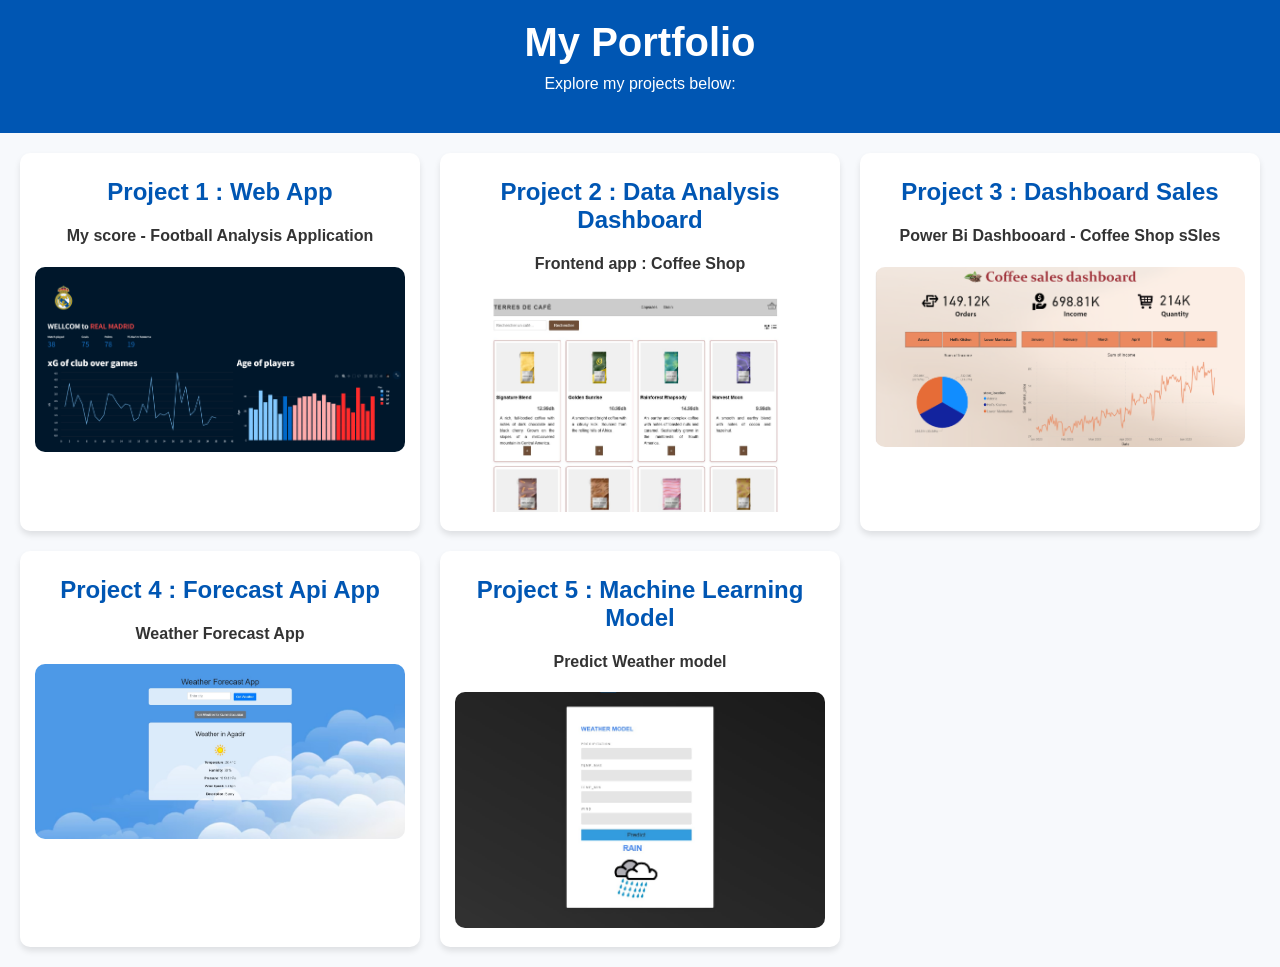
==== index.html @ 5086fc46 "my portfolio" ====
<!DOCTYPE html>
<html lang="en">
<head>
    <meta charset="UTF-8">
    <meta name="viewport" content="width=device-width, initial-scale=1.0">
    <title>My Portfolio</title>
    <link rel="stylesheet" href="styles.css">
</head>
<body>
    <header>
        <h1>My Portfolio</h1>
        <p>Explore my projects below:</p>
    </header>
    <main class="portfolio">
        <div class="project">
            <h2>Project 1 : Web App</h2>
            <h4>My score - Football Analysis Application</h4>
            <a href="https://www.linkedin.com/feed/update/urn:li:activity:7209570700792115200/" target="_blank">
                <img src="assets/imgs/my-score.png" alt="Web App">
            </a>
        </div>
        <div class="project">
            <h2>Project 2 : Data Analysis Dashboard</h2>
            <h4>Frontend app : Coffee Shop </h4>
            <a href="https://github.com/ayoubmori/coffee-shop-site" target="_blank">
                <img src="assets/imgs/coffe-site.jpg" alt="Data Analysis Dashboard">
            </a>
        </div>
        <div class="project">
            <h2>Project 3 : Dashboard Sales</h2>
            <h4>Power Bi Dashbooard - Coffee Shop sSles</h4>
            <a href="https://github.com/ayoubmori/coffee_shop_dashboard_sales" target="_blank">
                <img src="assets/imgs/coffe-shop-sales.png" alt="IoT Solution">
            </a>
        </div>
        <div class="project">
            <h2>Project 4 : Forecast Api App  </h2>
            <h4>Weather Forecast App</h4>
            <a href="https://github.com/ayoubmori/weather-app" target="_blank">
                <img src="assets/imgs/forcast-app.png" alt="Machine Learning Model">
            </a>
        </div>
        <div class="project">
            <h2>Project 5 : Machine Learning Model</h2>
            <h4>Predict Weather model</h4>
            <a href="https://github.com/ayoubmori/predect-weather---mini-projet" target="_blank">
                <img src="assets/imgs/predict_weather_model.jpg" alt="Mobile App">
            </a>
        </div>
    </main>
</body>
</html>
---- styles.css ----
/* Reset some default styles */
body {
    margin: 0;
    font-family: 'Arial', sans-serif;
    background-color: #f7f9fc;
    color: #333;
}

/* Header styles */
header {
    text-align: center;
    padding: 20px;
    background-color: #0056b3;
    color: white;
}

header h1 {
    font-size: 2.5rem;
    margin: 0;
}

header p {
    margin: 10px 0 20px;
}

/* Portfolio layout */
.portfolio {
    display: grid;
    grid-template-columns: repeat(auto-fit, minmax(300px, 1fr));
    gap: 20px;
    padding: 20px;
}

/* Project card styles */
.project {
    background-color: white;
    border-radius: 10px;
    box-shadow: 0 4px 6px rgba(0, 0, 0, 0.1);
    text-align: center;
    padding: 15px;
    transition: transform 0.3s ease, box-shadow 0.3s ease;
}

.project:hover {
    transform: translateY(-5px);
    box-shadow: 0 6px 12px rgba(0, 0, 0, 0.2);
}

/* Project title */
.project h2 {
    font-size: 1.5rem;
    color: #0056b3;
    margin: 10px 0;
}

/* Project image */
.project img {
    width: 100%;
    border-radius: 10px;
    transition: transform 0.3s ease;
}

.project img:hover {
    transform: scale(1.05);
}

/* Link styles */
.project a {
    text-decoration: none;
    display: block;
    margin-top: 10px;
    font-size: 1rem;
    color: #0056b3;
}

.project a:hover {
    text-decoration: underline;
}
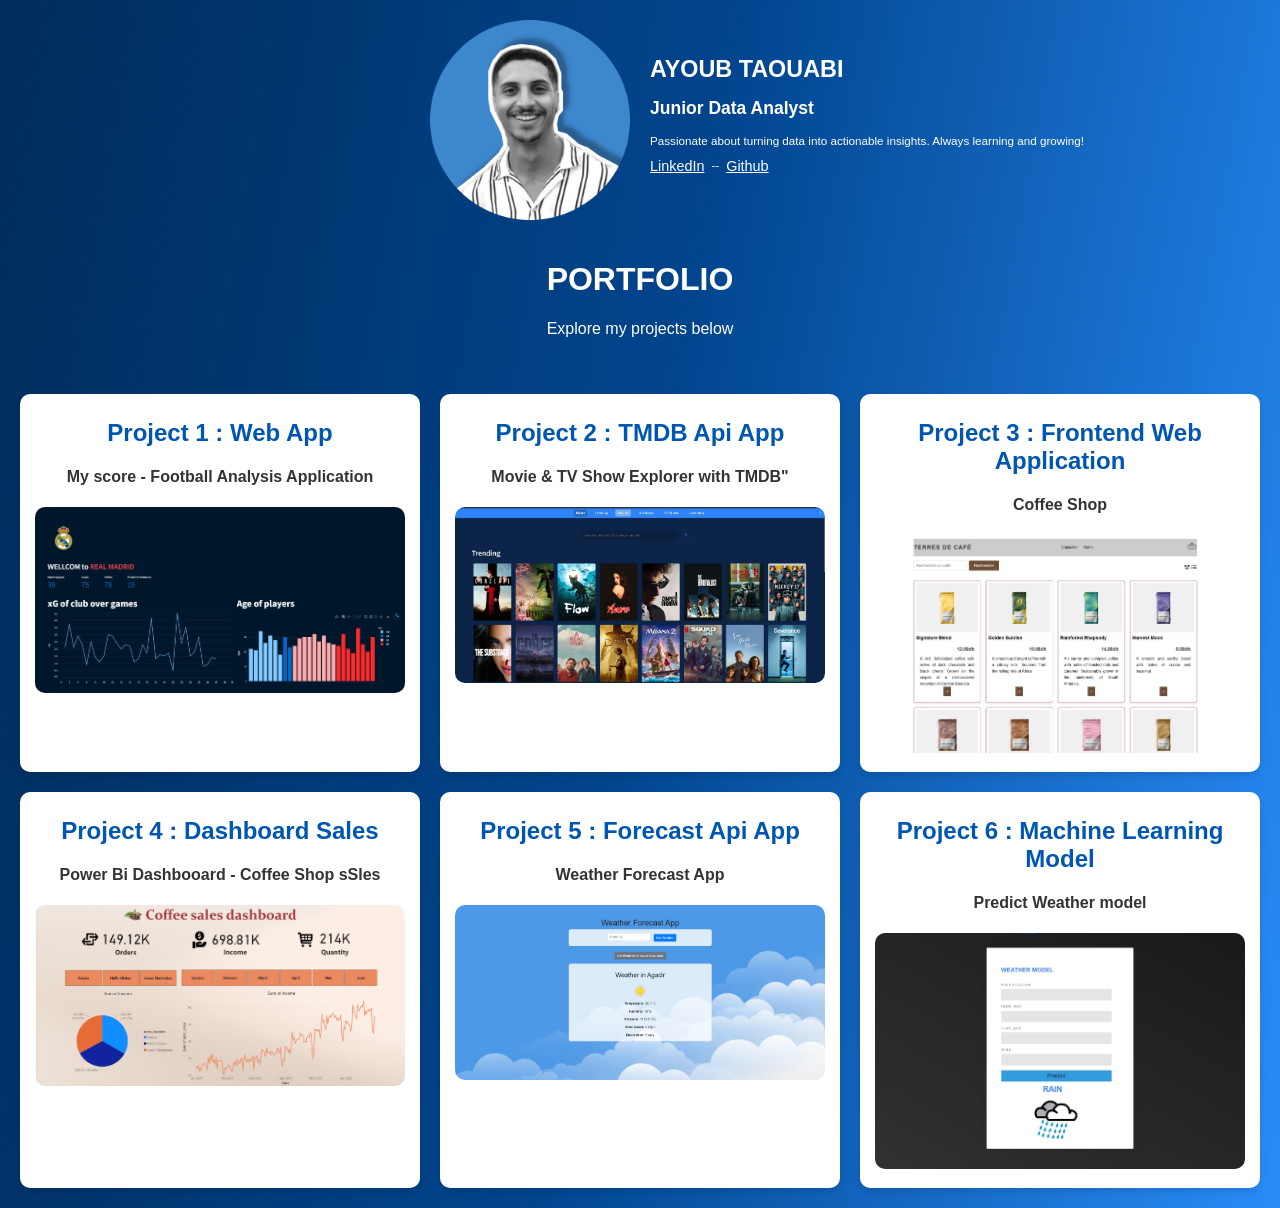
==== commit 24f3f19e: "Change background Add profile" ====
--- a/index.html
+++ b/index.html
@@ -1,52 +1,116 @@
 <!DOCTYPE html>
 <html lang="en">
+
 <head>
     <meta charset="UTF-8">
     <meta name="viewport" content="width=device-width, initial-scale=1.0">
     <title>My Portfolio</title>
     <link rel="stylesheet" href="styles.css">
 </head>
+
 <body>
+
+
+
+
+
+    <!-- <header>
+    <div class="header-left">
+        <div class="profile">
+            <img src="assets/imgs/picofme.png" alt="My Photo" class="profile-pic">
+            <h1>AYOUB TAOUABI</h1>
+            <a href="https://www.linkedin.com/in/ayoub-taouabi/" target="_blank" class="linkedin-link">LinkedIn</a>
+        </div>
+        
+        <div class="descption">
+            <h2><u>Junior Data Analyst</u></h2>
+            <p>Passionate about turning data into actionable insights. Always learning and growing!</p>
+        </div>
+    </div>
+
+    <div class="header-center">
+        <h1>PORTFOLIO</h1>
+        <p>Explore my projects below</p>
+    </div>
+    </header> -->
+
     <header>
-        <h1>My Portfolio</h1>
-        <p>Explore my projects below:</p>
+        <div class="profile">
+            <div class="profile-pic">
+                <img src="assets/imgs/picofme.png" alt="My Photo">
+            </div>
+
+            <div class="profile-desc">
+                <h1>AYOUB TAOUABI</h1>
+                <h2>Junior Data Analyst</h2>
+                <p>Passionate about turning data into actionable insights. Always learning and growing!</p>
+                <div class="links">
+                    <a href="https://www.linkedin.com/in/ayoub-taouabi/" target="_blank" class="social-link">LinkedIn</a>
+                    <span> -- </span>
+                    <a href="https://www.linkedin.com/in/ayoub-taouabi/" target="_blank" class="social-link">Github</a>
+                </div>
+            </div>
+        </div>
+
+        <div class="portfolio-header">
+            <h1>PORTFOLIO</h1>
+            <p>Explore my projects below</p>
+        </div>
     </header>
+
+
+
+
+
+
+
+
+
     <main class="portfolio">
         <div class="project">
             <h2>Project 1 : Web App</h2>
             <h4>My score - Football Analysis Application</h4>
-            <a href="https://www.linkedin.com/feed/update/urn:li:activity:7209570700792115200/" target="_blank">
+            <a href="https://www.linkedin.com/feed/update/urn:li:activity:7209570700792115200/" target="_blank" class="project-img">
                 <img src="assets/imgs/my-score.png" alt="Web App">
             </a>
         </div>
+
         <div class="project">
-            <h2>Project 2 : Data Analysis Dashboard</h2>
-            <h4>Frontend app : Coffee Shop </h4>
-            <a href="https://github.com/ayoubmori/coffee-shop-site" target="_blank">
+            <h2>Project 2 : TMDB Api App</h2>
+            <h4>Movie & TV Show Explorer with TMDB"</h4>
+            <a href="https://github.com/ayoubmori/Movies-App" target="_blank" class="project-img">
+                <img src="assets/imgs/movie_app_demo.jpg" alt="Web App">
+            </a>
+        </div>
+        <div class="project">
+            <h2>Project 3 : Frontend Web Application</h2>
+            <h4>Coffee Shop </h4>
+            <a href="https://github.com/ayoubmori/coffee-shop-site" target="_blank" class="project-img">
                 <img src="assets/imgs/coffe-site.jpg" alt="Data Analysis Dashboard">
             </a>
         </div>
         <div class="project">
-            <h2>Project 3 : Dashboard Sales</h2>
+            <h2>Project 4 : Dashboard Sales</h2>
             <h4>Power Bi Dashbooard - Coffee Shop sSles</h4>
-            <a href="https://github.com/ayoubmori/coffee_shop_dashboard_sales" target="_blank">
+            <a href="https://github.com/ayoubmori/coffee_shop_dashboard_sales" target="_blank" class="project-img">
                 <img src="assets/imgs/coffe-shop-sales.png" alt="IoT Solution">
             </a>
         </div>
         <div class="project">
-            <h2>Project 4 : Forecast Api App  </h2>
+            <h2>Project 5 : Forecast Api App </h2>
             <h4>Weather Forecast App</h4>
-            <a href="https://github.com/ayoubmori/weather-app" target="_blank">
+            <a href="https://github.com/ayoubmori/weather-app" target="_blank" class="project-img">
                 <img src="assets/imgs/forcast-app.png" alt="Machine Learning Model">
             </a>
         </div>
         <div class="project">
-            <h2>Project 5 : Machine Learning Model</h2>
+            <h2>Project 6 : Machine Learning Model</h2>
             <h4>Predict Weather model</h4>
-            <a href="https://github.com/ayoubmori/predect-weather---mini-projet" target="_blank">
+            <a href="https://github.com/ayoubmori/predect-weather---mini-projet" target="_blank" class="project-img">
                 <img src="assets/imgs/predict_weather_model.jpg" alt="Mobile App">
             </a>
         </div>
     </main>
 </body>
-</html>
+
+</html>
--- a/styles.css
+++ b/styles.css
@@ -2,26 +2,62 @@
 body {
     margin: 0;
     font-family: 'Arial', sans-serif;
-    background-color: #f7f9fc;
+    background-color: #ebf1f7;
     color: #333;
+    background: linear-gradient(100deg, #002c5a, #01458e, #288cf7);
 }
 
 /* Header styles */
 header {
-    text-align: center;
+    display: flex;
+    align-items: center;
+    justify-content: space-between;
     padding: 20px;
-    background-color: #0056b3;
+    /* background-color: #0056b3;
+    background-image: url(assets/imgs/background.jpg);
+    background: linear-gradient(100deg, #002c5a, #01458e, #288cf7); */
+    /* background-image: url(background2.jpg); */
     color: white;
+    flex-wrap: wrap;
+    flex-direction: column;
+    gap: 20px;
 }
 
-header h1 {
-    font-size: 2.5rem;
-    margin: 0;
+.profile {
+    display: grid;
+    grid-template-columns: repeat(2, 1fr);
+    gap: 20px;
 }
 
-header p {
-    margin: 10px 0 20px;
+.profile-desc {
+    font-size: 0.73rem;
+    margin-top: 20px;
 }
+
+.profile-pic {
+    display: flex;
+    justify-content: end;
+}
+
+.profile-pic img {
+    width: 200px;
+    height: 200px
+}
+
+.links {
+    display: flex;
+    gap: 7px;
+}
+
+.social-link {
+    color: white;
+    text-decoration: underline;
+    font-size: 0.9rem;
+}
+
+/* added */
+
+
 
 /* Portfolio layout */
 .portfolio {
@@ -75,4 +111,4 @@
 
 .project a:hover {
     text-decoration: underline;
-}
+}
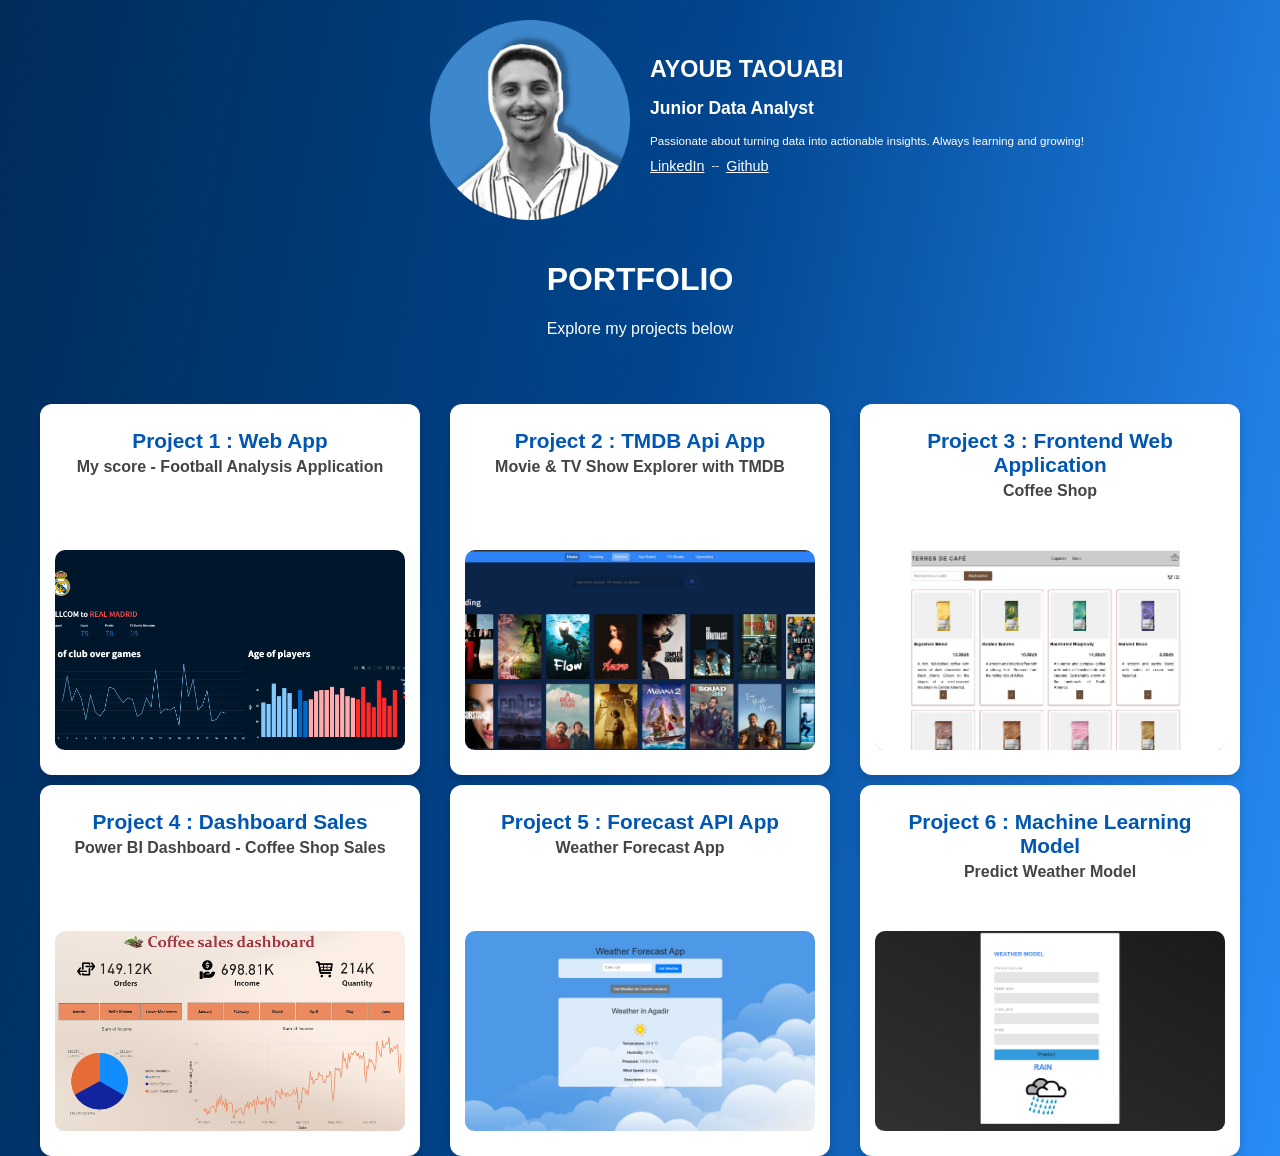
==== commit faa16f15: "update portfolio" ====
--- a/index.html
+++ b/index.html
@@ -66,7 +66,7 @@
 
 
 
-    <main class="portfolio">
+    <!-- <main class="portfolio">
         <div class="project">
             <h2>Project 1 : Web App</h2>
             <h4>My score - Football Analysis Application</h4>
@@ -111,6 +111,57 @@
             </a>
         </div>
     </main>
-</body>
 
-</html>+
+</html> -->
+
+<main class="portfolio">
+    <div class="project">
+        <h2>Project 1 : Web App</h2>
+        <h4>My score - Football Analysis Application</h4>
+        <a href="project.html?id=1" class="project-img">
+            <img src="assets/imgs/my-score.png" alt="Web App">
+        </a>
+    </div>
+
+    <div class="project">
+        <h2>Project 2 : TMDB Api App</h2>
+        <h4>Movie & TV Show Explorer with TMDB</h4>
+        <a href="project.html?id=2" class="project-img">
+            <img src="assets/imgs/movie_app_demo.jpg" alt="Web App">
+        </a>
+    </div>
+
+    <div class="project">
+        <h2>Project 3 : Frontend Web Application</h2>
+        <h4>Coffee Shop</h4>
+        <a href="project.html?id=3" class="project-img">
+            <img src="assets/imgs/coffe-site.jpg" alt="Frontend Site">
+        </a>
+    </div>
+
+    <div class="project">
+        <h2>Project 4 : Dashboard Sales</h2>
+        <h4>Power BI Dashboard - Coffee Shop Sales</h4>
+        <a href="project.html?id=4" class="project-img">
+            <img src="assets/imgs/coffe-shop-sales.png" alt="Power BI Dashboard">
+        </a>
+    </div>
+
+    <div class="project">
+        <h2>Project 5 : Forecast API App</h2>
+        <h4>Weather Forecast App</h4>
+        <a href="project.html?id=5" class="project-img">
+            <img src="assets/imgs/forcast-app.png" alt="Weather App">
+        </a>
+    </div>
+
+    <div class="project">
+        <h2>Project 6 : Machine Learning Model</h2>
+        <h4>Predict Weather Model</h4>
+        <a href="project.html?id=6" class="project-img">
+            <img src="assets/imgs/predict_weather_model.jpg" alt="ML Model">
+        </a>
+    </div>
+</main>
+</body>
--- a/styles.css
+++ b/styles.css
@@ -68,14 +68,69 @@
 }
 
 /* Project card styles */
-.project {
+/* .project {
     background-color: white;
     border-radius: 10px;
     box-shadow: 0 4px 6px rgba(0, 0, 0, 0.1);
     text-align: center;
     padding: 15px;
     transition: transform 0.3s ease, box-shadow 0.3s ease;
-}
+    display: flex;
+    flex-direction: column;
+} */
+/* Project image */
+/* .project-img{
+    width: 100%;
+    height: 100%;
+    display: flex;
+    border: 1px solid red;
+    overflow: hidden;
+}
+.project-img img {
+    max-height: 100%;
+    object-fit: cover;
+    border-radius: 10px;
+    transition: transform 0.3s ease;
+} */
+/* .project img {
+    width: 100%;
+    border-radius: 10px;
+    transition: transform 0.3s ease;
+} */
+ 
+/* Project card styles */
+.project {
+    background-color: white;
+    border-radius: 10px;
+    box-shadow: 0 4px 6px rgba(0, 0, 0, 0.1);
+    text-align: center;
+    padding: 15px;
+    transition: transform 0.3s ease, box-shadow 0.3s ease;
+    display: flex;
+    flex-direction: column;
+    height: 420px; /* Fixed card height */
+    overflow: hidden;
+}
+
+/* Project image wrapper */
+.project-img {
+    flex: 1;
+    display: flex;
+    justify-content: center;
+    align-items: center;
+    margin-bottom: 10px;
+    height: 250px; /* Fixed image area height */
+    overflow: hidden;
+}
+
+/* Project image */
+.project-img img {
+    width: 100%;
+    height: 100%;
+    object-fit: cover;
+    border-radius: 10px;
+}
+
 
 .project:hover {
     transform: translateY(-5px);
@@ -89,12 +144,6 @@
     margin: 10px 0;
 }
 
-/* Project image */
-.project img {
-    width: 100%;
-    border-radius: 10px;
-    transition: transform 0.3s ease;
-}
 
 .project img:hover {
     transform: scale(1.05);
@@ -111,4 +160,69 @@
 
 .project a:hover {
     text-decoration: underline;
-}+}
+
+
+
+/* Portfolio grid layout */
+.portfolio {
+    display: grid;
+    grid-template-columns: repeat(3, 1fr); /* 3 columns */
+    column-gap: 30px;   /* horizontal space between columns */
+    row-gap: 40px;      /* vertical space between rows */
+    padding: 30px;
+    max-width: 1200px;
+    margin: 0 auto;
+}
+
+
+/* Project card */
+.project {
+    background-color: white;
+    border-radius: 12px;
+    box-shadow: 0 4px 8px rgba(0, 0, 0, 0.15);
+    overflow: hidden;
+    display: grid;
+    grid-template-rows: auto 1fr auto;
+    transition: transform 0.3s ease, box-shadow 0.3s ease;
+    height: 100%;
+}
+
+.project:hover {
+    transform: translateY(-5px);
+    box-shadow: 0 8px 16px rgba(0, 0, 0, 0.25);
+}
+
+/* Project image */
+.project-img {
+    width: 100%;
+    height: 200px; /* uniform height */
+    overflow: hidden;
+}
+
+.project-img img {
+    width: 100%;
+    height: 100%;
+    object-fit: cover;
+    border-bottom: 1px solid #ddd;
+}
+
+/* Project title and description */
+.project h2 {
+    font-size: 1.3rem;
+    margin: 10px 15px 5px;
+    color: #0056b3;
+}
+
+.project h4 {
+    font-size: 1rem;
+    margin: 0 15px 10px;
+    color: #444;
+}
+
+/* Optional: project link if shown */
+.project a {
+    text-decoration: none;
+    color: #0056b3;
+    font-weight: bold;
+}
